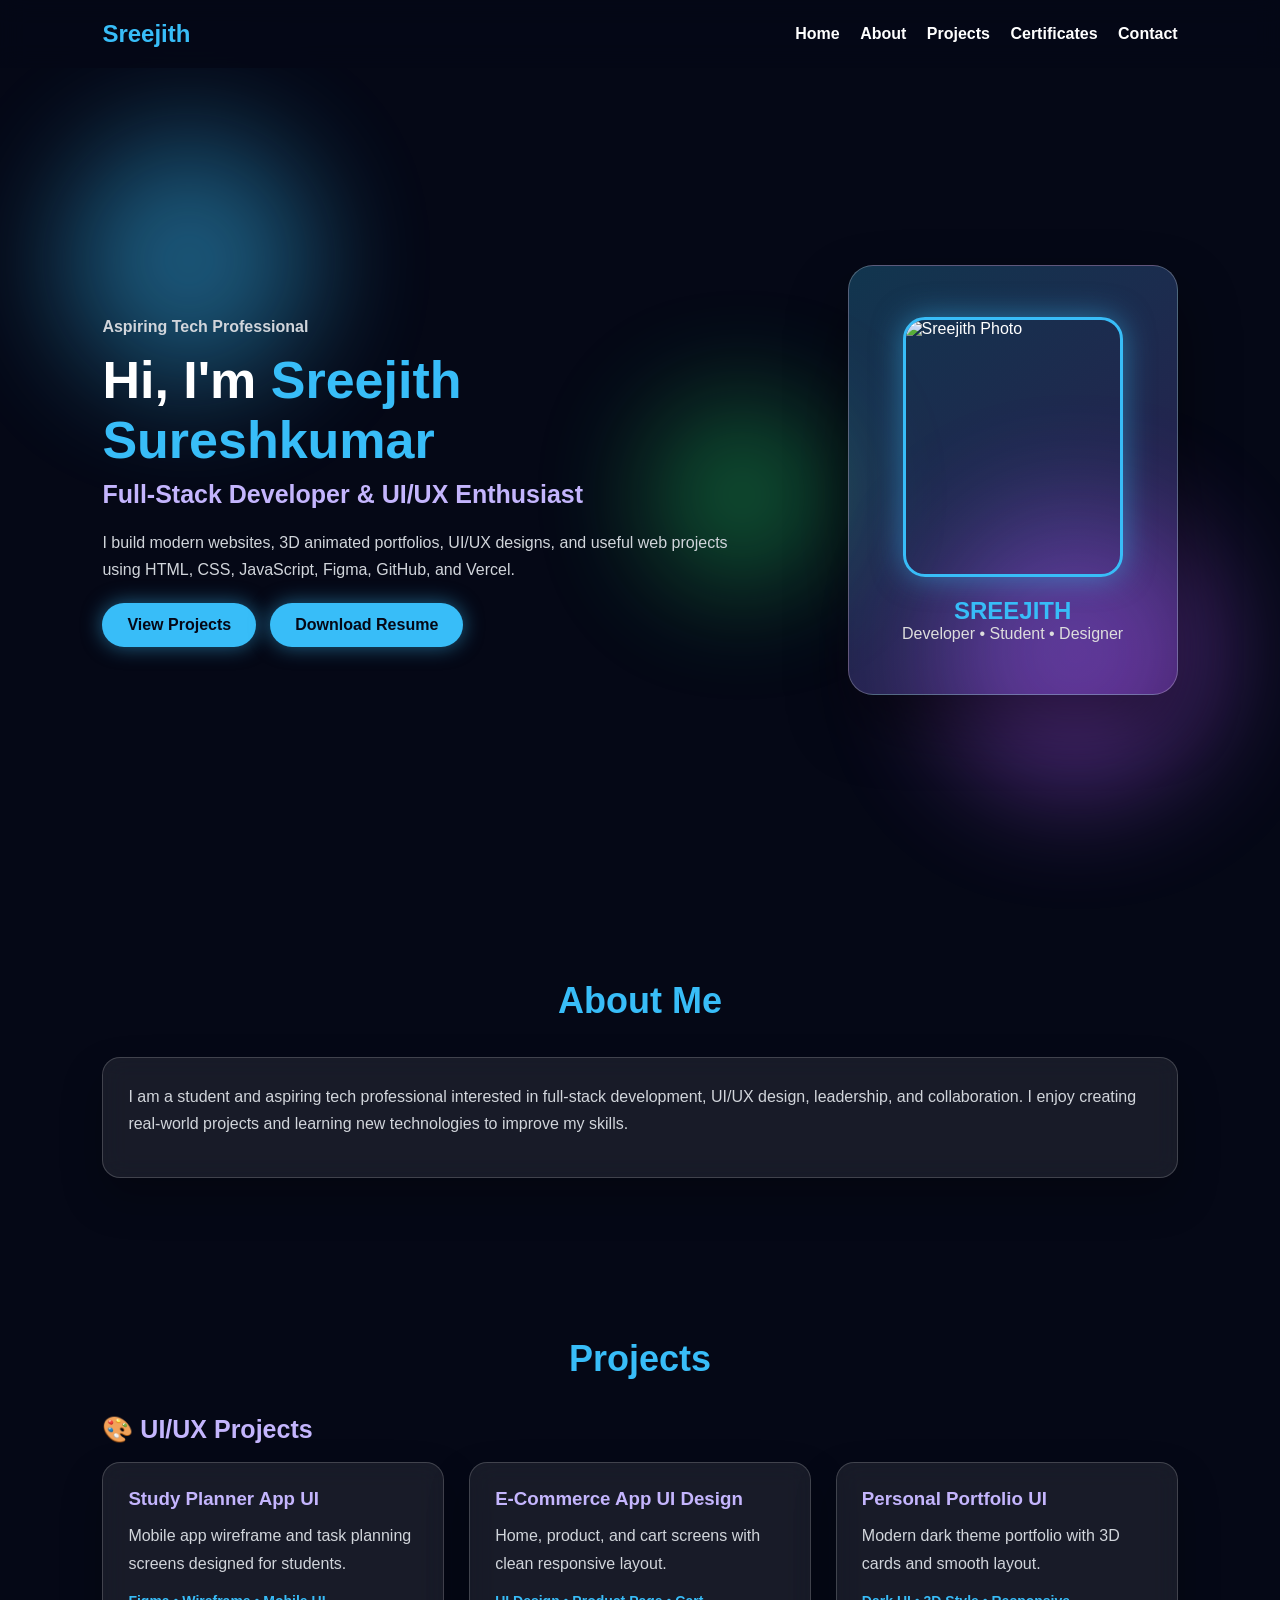
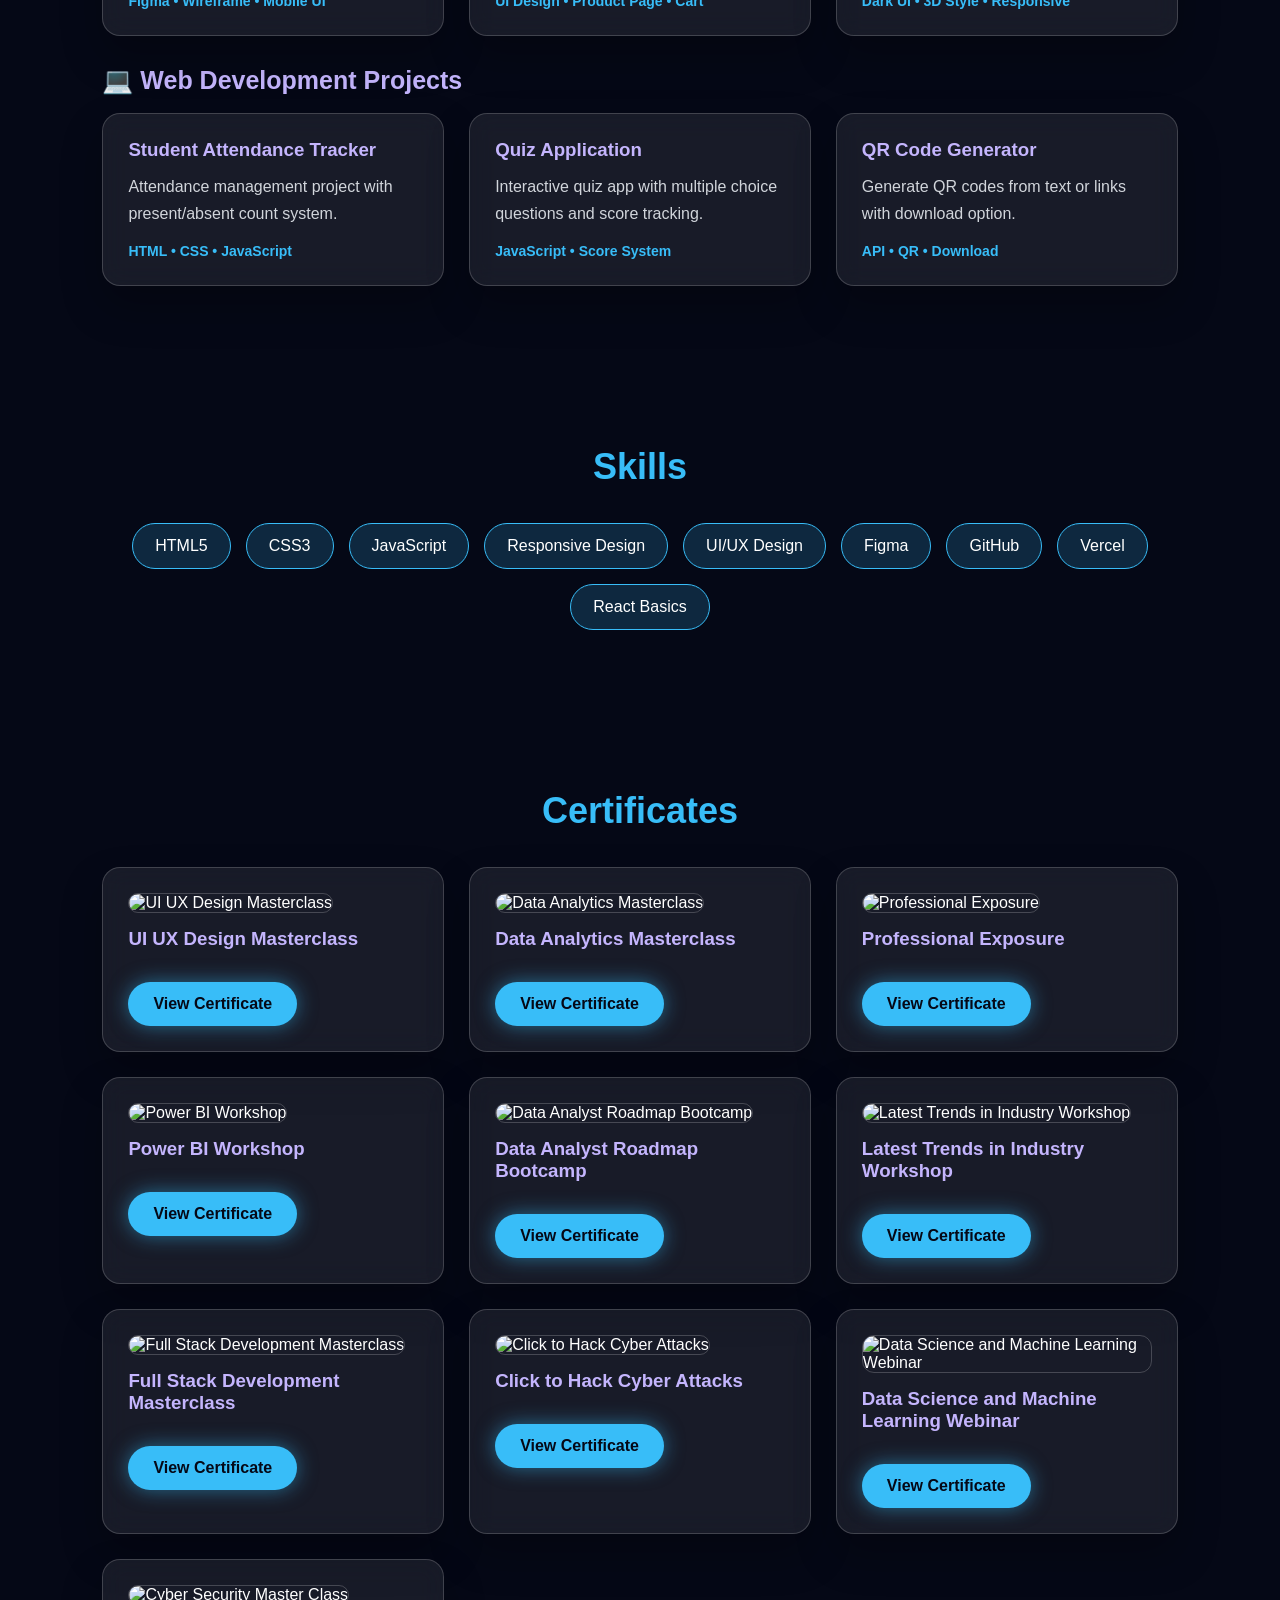
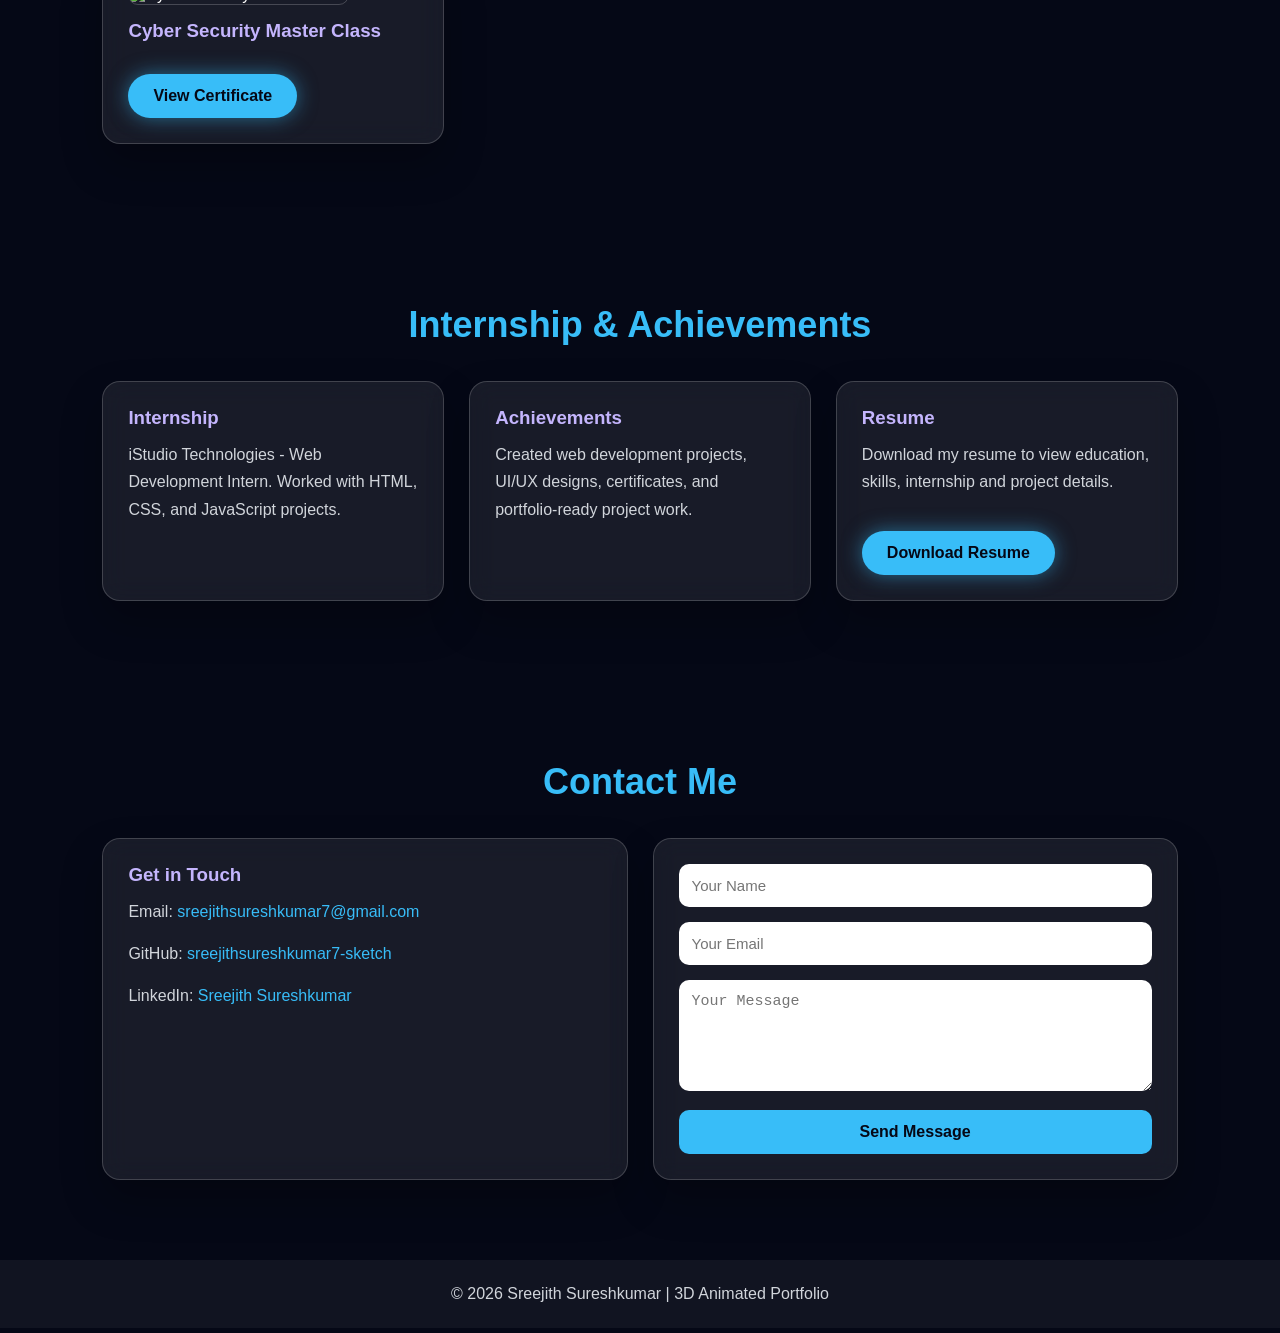
==== index.html @ a2f6ba26 "Add files via upload" ====
<!DOCTYPE html>
<html lang="en">
<head>
  <meta charset="UTF-8">
  <meta name="viewport" content="width=device-width, initial-scale=1.0">
  <title>Sreejith Sureshkumar | 3D Portfolio</title>
  <link rel="stylesheet" href="style.css">
</head>
<body>
  <div class="bg-shape shape1"></div>
  <div class="bg-shape shape2"></div>
  <div class="bg-shape shape3"></div>

  <header>
    <h2 class="logo">Sreejith</h2>
    <nav>
      <a href="#home">Home</a>
      <a href="#about">About</a>
      <a href="#projects">Projects</a>
      <a href="#certificates">Certificates</a>
      <a href="#contact">Contact</a>
    </nav>
  </header>

  <section id="home" class="hero">
    <div class="hero-text">
      <p class="tag">Aspiring Tech Professional</p>
      <h1>Hi, I'm <span>Sreejith Sureshkumar</span></h1>
      <h3>Full-Stack Developer & UI/UX Enthusiast</h3>
      <p>I build modern websites, 3D animated portfolios, UI/UX designs, and useful web projects using HTML, CSS, JavaScript, Figma, GitHub, and Vercel.</p>
      <div class="hero-buttons">
        <a href="#projects" class="btn">View Projects</a>
        <a href="assets/resume.pdf" download class="btn">Download Resume</a>
      </div>
    </div>

    <div class="hero-card" id="tiltCard">
      <img src="assets/profile.jpg" alt="Sreejith Photo" class="profile-photo">
      <h2>SREEJITH</h2>
      <p>Developer • Student • Designer</p>
    </div>
  </section>

  <section id="about">
    <h2 class="section-title">About Me</h2>
    <div class="glass-card">
      <p>I am a student and aspiring tech professional interested in full-stack development, UI/UX design, leadership, and collaboration. I enjoy creating real-world projects and learning new technologies to improve my skills.</p>
    </div>
  </section>

  <section id="projects">
    <h2 class="section-title">Projects</h2>

    <h3 class="category-title">🎨 UI/UX Projects</h3>
    <div class="project-grid">
      <div class="project-card"><h3>Study Planner App UI</h3><p>Mobile app wireframe and task planning screens designed for students.</p><span>Figma • Wireframe • Mobile UI</span></div>
      <div class="project-card"><h3>E-Commerce App UI Design</h3><p>Home, product, and cart screens with clean responsive layout.</p><span>UI Design • Product Page • Cart</span></div>
      <div class="project-card"><h3>Personal Portfolio UI</h3><p>Modern dark theme portfolio with 3D cards and smooth layout.</p><span>Dark UI • 3D Style • Responsive</span></div>
    </div>

    <h3 class="category-title">💻 Web Development Projects</h3>
    <div class="project-grid">
      <div class="project-card"><h3>Student Attendance Tracker</h3><p>Attendance management project with present/absent count system.</p><span>HTML • CSS • JavaScript</span></div>
      <div class="project-card"><h3>Quiz Application</h3><p>Interactive quiz app with multiple choice questions and score tracking.</p><span>JavaScript • Score System</span></div>
      <div class="project-card"><h3>QR Code Generator</h3><p>Generate QR codes from text or links with download option.</p><span>API • QR • Download</span></div>
    </div>
  </section>

  <section id="skills">
    <h2 class="section-title">Skills</h2>
    <div class="skills">
      <span>HTML5</span><span>CSS3</span><span>JavaScript</span><span>Responsive Design</span>
      <span>UI/UX Design</span><span>Figma</span><span>GitHub</span><span>Vercel</span><span>React Basics</span>
    </div>
  </section>

  <section id="certificates">
    <h2 class="section-title">Certificates</h2>
    <div class="certificate-grid">
      <div class="certificate-card">
        <img src="assets/certificates/certificate-1.jpg" alt="UI UX Design Masterclass">
        <h3>UI UX Design Masterclass</h3>
        <a href="assets/certificates/certificate-1.jpg" target="_blank" class="small-btn">View Certificate</a>
      </div>
<div class="certificate-card">
        <img src="assets/certificates/certificate-2.jpg" alt="Data Analytics Masterclass">
        <h3>Data Analytics Masterclass</h3>
        <a href="assets/certificates/certificate-2.jpg" target="_blank" class="small-btn">View Certificate</a>
      </div>
<div class="certificate-card">
        <img src="assets/certificates/certificate-3.jpg" alt="Professional Exposure">
        <h3>Professional Exposure</h3>
        <a href="assets/certificates/certificate-3.jpg" target="_blank" class="small-btn">View Certificate</a>
      </div>
<div class="certificate-card">
        <img src="assets/certificates/certificate-4.jpg" alt="Power BI Workshop">
        <h3>Power BI Workshop</h3>
        <a href="assets/certificates/certificate-4.jpg" target="_blank" class="small-btn">View Certificate</a>
      </div>
<div class="certificate-card">
        <img src="assets/certificates/certificate-5.jpg" alt="Data Analyst Roadmap Bootcamp">
        <h3>Data Analyst Roadmap Bootcamp</h3>
        <a href="assets/certificates/certificate-5.jpg" target="_blank" class="small-btn">View Certificate</a>
      </div>
<div class="certificate-card">
        <img src="assets/certificates/certificate-6.png" alt="Latest Trends in Industry Workshop">
        <h3>Latest Trends in Industry Workshop</h3>
        <a href="assets/certificates/certificate-6.png" target="_blank" class="small-btn">View Certificate</a>
      </div>
<div class="certificate-card">
        <img src="assets/certificates/certificate-7.jpg" alt="Full Stack Development Masterclass">
        <h3>Full Stack Development Masterclass</h3>
        <a href="assets/certificates/certificate-7.jpg" target="_blank" class="small-btn">View Certificate</a>
      </div>
<div class="certificate-card">
        <img src="assets/certificates/certificate-8.jpg" alt="Click to Hack Cyber Attacks">
        <h3>Click to Hack Cyber Attacks</h3>
        <a href="assets/certificates/certificate-8.jpg" target="_blank" class="small-btn">View Certificate</a>
      </div>
<div class="certificate-card">
        <img src="assets/certificates/certificate-9.png" alt="Data Science and Machine Learning Webinar">
        <h3>Data Science and Machine Learning Webinar</h3>
        <a href="assets/certificates/certificate-9.png" target="_blank" class="small-btn">View Certificate</a>
      </div>
<div class="certificate-card">
        <img src="assets/certificates/certificate-10.jpg" alt="Cyber Security Master Class">
        <h3>Cyber Security Master Class</h3>
        <a href="assets/certificates/certificate-10.jpg" target="_blank" class="small-btn">View Certificate</a>
      </div>
    </div>
  </section>

  <section id="internship">
    <h2 class="section-title">Internship & Achievements</h2>
    <div class="info-grid">
      <div class="glass-card"><h3>Internship</h3><p>iStudio Technologies - Web Development Intern. Worked with HTML, CSS, and JavaScript projects.</p></div>
      <div class="glass-card"><h3>Achievements</h3><p>Created web development projects, UI/UX designs, certificates, and portfolio-ready project work.</p></div>
      <div class="glass-card"><h3>Resume</h3><p>Download my resume to view education, skills, internship and project details.</p><a href="assets/resume.pdf" download class="btn">Download Resume</a></div>
    </div>
  </section>

  <section id="contact">
    <h2 class="section-title">Contact Me</h2>
    <div class="contact-wrapper">
      <div class="glass-card contact-card">
        <h3>Get in Touch</h3>
        <p>Email: <a href="mailto:sreejithsureshkumar7@gmail.com">sreejithsureshkumar7@gmail.com</a></p>
        <p>GitHub: <a href="https://github.com/sreejithsureshkumar7-sketch" target="_blank">sreejithsureshkumar7-sketch</a></p>
        <p>LinkedIn: <a href="https://www.linkedin.com/in/sreejith-sureshkumar-920667405" target="_blank">Sreejith Sureshkumar</a></p>
      </div>

      <form class="contact-form" onsubmit="sendMessage(event)">
        <input type="text" id="name" placeholder="Your Name" required>
        <input type="email" id="senderEmail" placeholder="Your Email" required>
        <textarea id="message" placeholder="Your Message" rows="5" required></textarea>
        <button type="submit">Send Message</button>
      </form>
    </div>
  </section>

  <footer>
    <p>© 2026 Sreejith Sureshkumar | 3D Animated Portfolio</p>
  </footer>

  <script src="script.js"></script>
</body>
</html>
---- style.css ----
*{margin:0;padding:0;box-sizing:border-box;scroll-behavior:smooth}
body{font-family:Arial,sans-serif;background:#050816;color:white;overflow-x:hidden}
header{width:100%;padding:20px 8%;display:flex;justify-content:space-between;align-items:center;position:fixed;top:0;background:rgba(5,8,22,.82);backdrop-filter:blur(12px);z-index:10}
.logo{color:#38bdf8}nav a{color:white;text-decoration:none;margin-left:16px;font-weight:bold}nav a:hover{color:#38bdf8}
.hero{min-height:100vh;padding:120px 8% 60px;display:flex;justify-content:space-between;align-items:center;gap:40px}
.hero-text{max-width:650px;animation:slideLeft 1s ease}.tag{color:#38bdf8;font-weight:bold;margin-bottom:10px}
.hero-text h1{font-size:52px;margin-bottom:10px}.hero-text h1 span{color:#38bdf8}.hero-text h3{font-size:25px;margin-bottom:20px;color:#c4b5fd}
.hero-text p{line-height:1.7;color:#d1d5db}.hero-buttons{display:flex;gap:14px;flex-wrap:wrap}
.btn,.small-btn{display:inline-block;margin-top:20px;padding:13px 25px;background:#38bdf8;color:#050816!important;text-decoration:none;border-radius:30px;font-weight:bold;box-shadow:0 0 20px rgba(56,189,248,.5)}
.hero-card{width:330px;min-height:430px;background:linear-gradient(145deg,rgba(56,189,248,.25),rgba(168,85,247,.25));border:1px solid rgba(255,255,255,.25);border-radius:25px;display:flex;flex-direction:column;justify-content:center;align-items:center;transform-style:preserve-3d;transition:transform .15s ease;box-shadow:0 30px 60px rgba(0,0,0,.45);animation:floatCard 3s ease-in-out infinite;padding:25px}
.profile-photo{width:220px;height:260px;object-fit:cover;border-radius:22px;border:3px solid #38bdf8;box-shadow:0 0 30px rgba(56,189,248,.5);transform:translateZ(60px)}
.hero-card h2{margin-top:20px;color:#38bdf8;transform:translateZ(45px)}.hero-card p{color:#ddd;transform:translateZ(35px)}
section{padding:80px 8%}.section-title{text-align:center;font-size:36px;margin-bottom:35px;color:#38bdf8}.category-title{margin:30px 0 18px;color:#c4b5fd;font-size:25px}
.glass-card,.project-card,.certificate-card,.contact-form{background:rgba(255,255,255,.08);border:1px solid rgba(255,255,255,.18);border-radius:18px;padding:25px;backdrop-filter:blur(12px);box-shadow:0 20px 40px rgba(0,0,0,.25)}
.project-grid,.certificate-grid,.info-grid{display:grid;grid-template-columns:repeat(3,1fr);gap:25px}.project-card,.glass-card,.certificate-card{transition:.4s;transform-style:preserve-3d}
.project-card:hover,.glass-card:hover,.certificate-card:hover{transform:rotateY(8deg) translateY(-8px);box-shadow:0 0 30px rgba(56,189,248,.4)}
.project-card h3,.glass-card h3,.certificate-card h3{color:#c4b5fd;margin-bottom:12px}.project-card p,.glass-card p{color:#d1d5db;line-height:1.7;margin-bottom:15px}.project-card span{color:#38bdf8;font-weight:bold;font-size:14px}
.certificate-card img{width:100%;height:180px;object-fit:cover;border-radius:12px;margin-bottom:15px;border:1px solid rgba(255,255,255,.2)}
.skills{display:flex;justify-content:center;flex-wrap:wrap;gap:15px}.skills span{padding:13px 22px;background:rgba(56,189,248,.18);border:1px solid #38bdf8;border-radius:30px;animation:pulse 2s infinite}
.contact-wrapper{display:grid;grid-template-columns:1fr 1fr;gap:25px}.contact-card a{color:#38bdf8;text-decoration:none}.contact-form input,.contact-form textarea{width:100%;margin-bottom:15px;padding:13px;border:none;border-radius:10px;outline:none;font-size:15px}.contact-form button{width:100%;padding:13px;border:none;border-radius:10px;background:#38bdf8;color:#050816;font-size:16px;font-weight:bold;cursor:pointer}
footer{text-align:center;padding:25px;background:rgba(255,255,255,.05);color:#d1d5db}.bg-shape{position:fixed;border-radius:50%;filter:blur(60px);opacity:.45;z-index:-1;animation:moveShape 6s infinite alternate}.shape1{width:250px;height:250px;background:#38bdf8;top:15%;left:5%}.shape2{width:280px;height:280px;background:#a855f7;right:5%;bottom:12%}.shape3{width:180px;height:180px;background:#22c55e;right:35%;top:45%}
@keyframes floatCard{0%,100%{transform:translateY(0) rotateX(0)}50%{transform:translateY(-18px) rotateX(8deg)}}@keyframes slideLeft{from{transform:translateX(-80px);opacity:0}to{transform:translateX(0);opacity:1}}@keyframes pulse{0%,100%{transform:scale(1)}50%{transform:scale(1.06)}}@keyframes moveShape{from{transform:translate(0,0)}to{transform:translate(40px,-40px)}}
@media(max-width:900px){header{flex-direction:column;gap:12px}nav a{margin:0 6px;font-size:12px}.hero{flex-direction:column;text-align:center}.hero-buttons{justify-content:center}.hero-text h1{font-size:34px}.project-grid,.certificate-grid,.info-grid,.contact-wrapper{grid-template-columns:1fr}.hero-card{width:280px;min-height:380px}.profile-photo{width:200px;height:230px}}
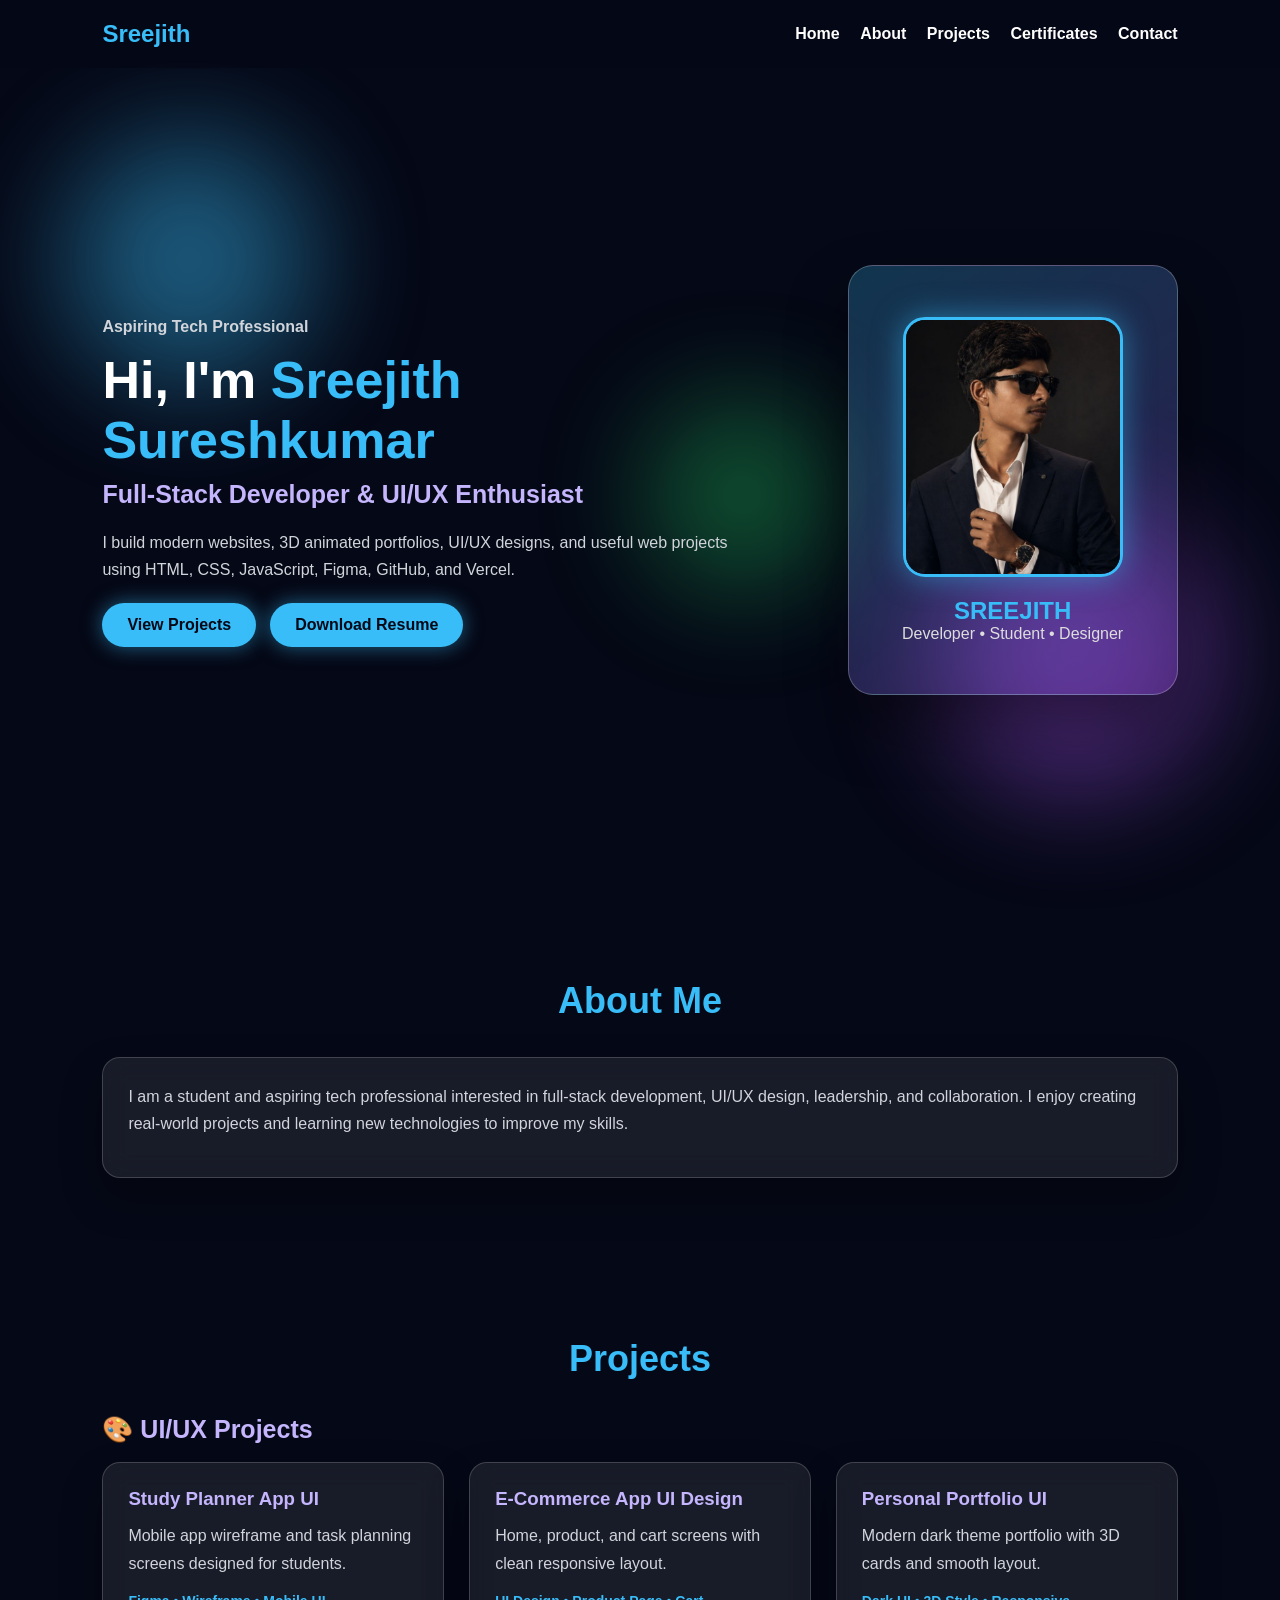
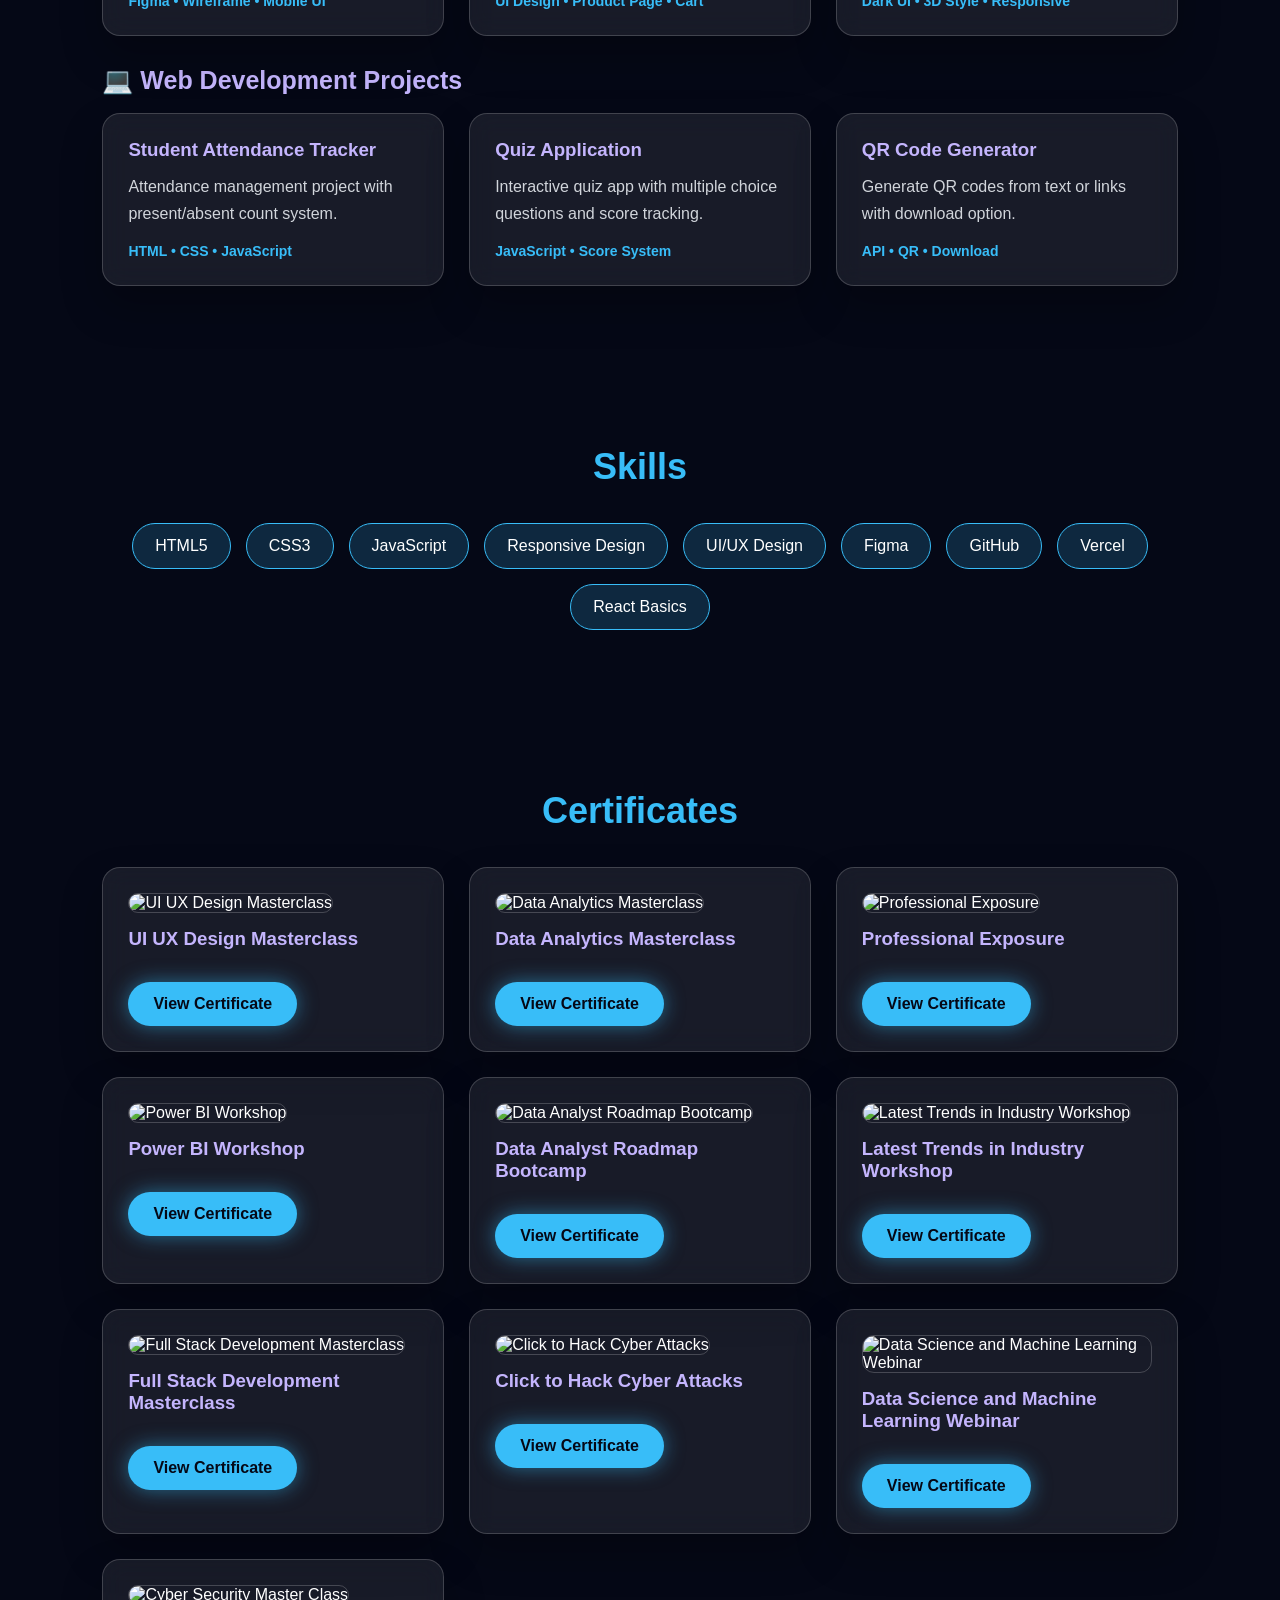
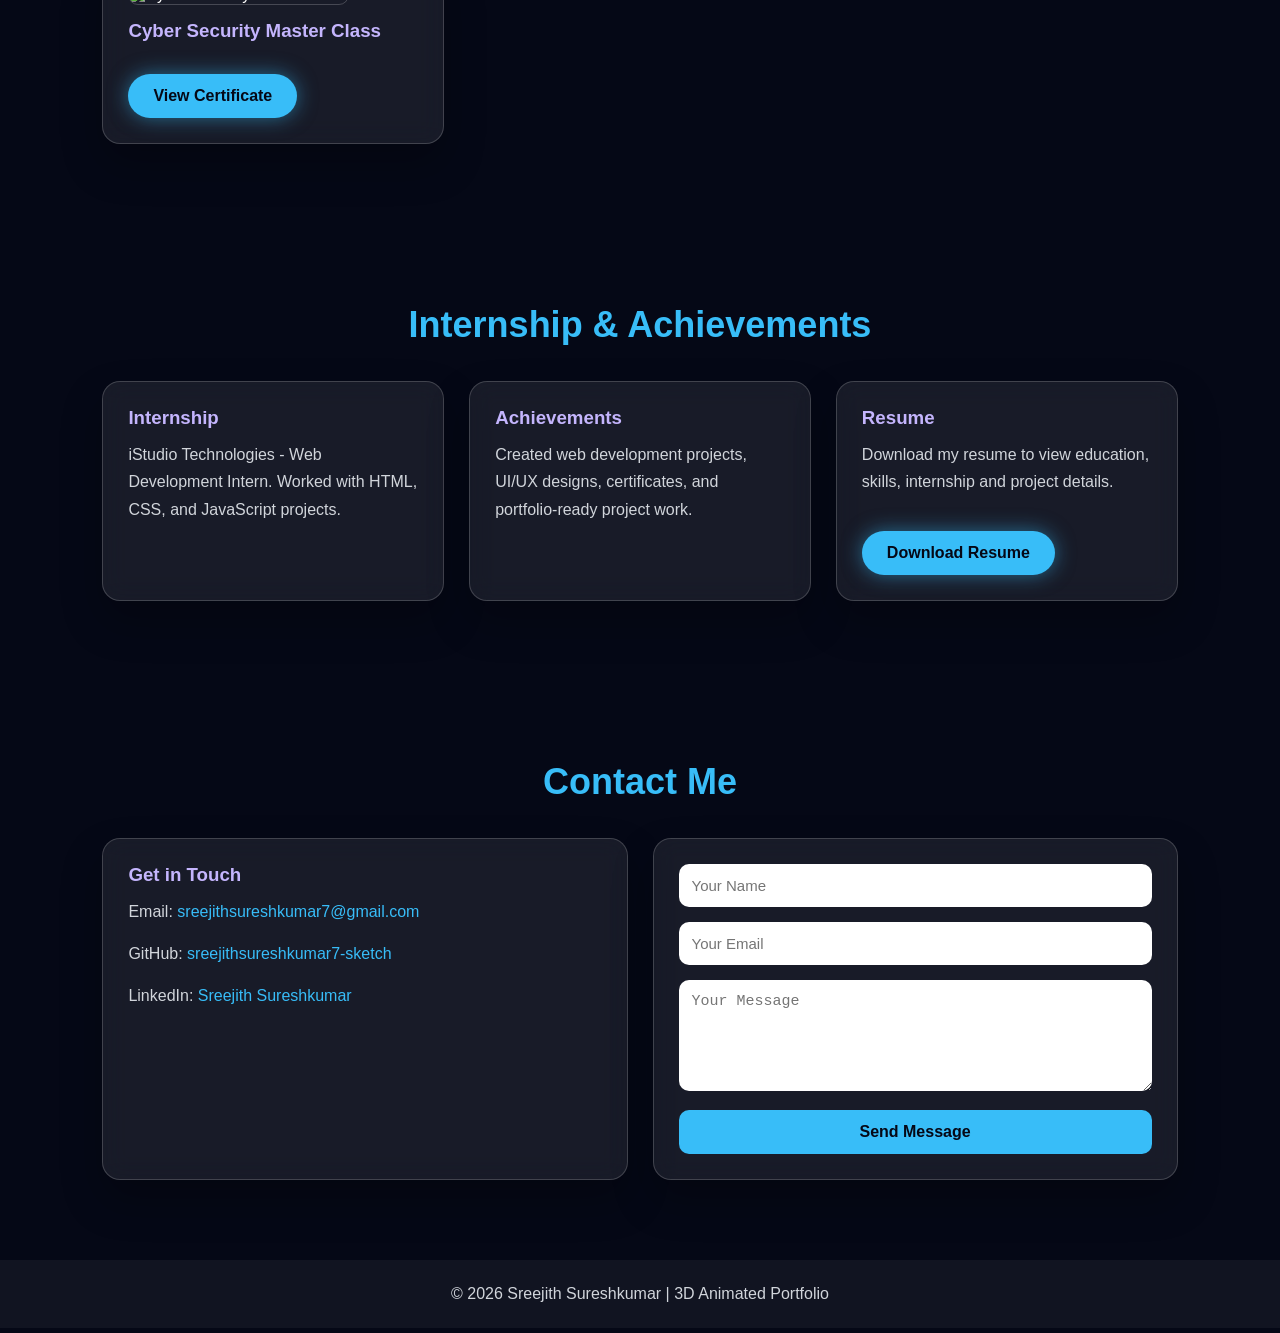
==== commit 5ef83807: "Update resume and profile image paths in index.html" ====
--- a/index.html
+++ b/index.html
@@ -30,12 +30,12 @@
       <p>I build modern websites, 3D animated portfolios, UI/UX designs, and useful web projects using HTML, CSS, JavaScript, Figma, GitHub, and Vercel.</p>
       <div class="hero-buttons">
         <a href="#projects" class="btn">View Projects</a>
-        <a href="assets/resume.pdf" download class="btn">Download Resume</a>
+        <a href="resume.pdf" download class="btn">Download Resume</a>
       </div>
     </div>
 
     <div class="hero-card" id="tiltCard">
-      <img src="assets/profile.jpg" alt="Sreejith Photo" class="profile-photo">
+      <img src="profile.jpg" alt="Sreejith Photo" class="profile-photo">
       <h2>SREEJITH</h2>
       <p>Developer • Student • Designer</p>
     </div>
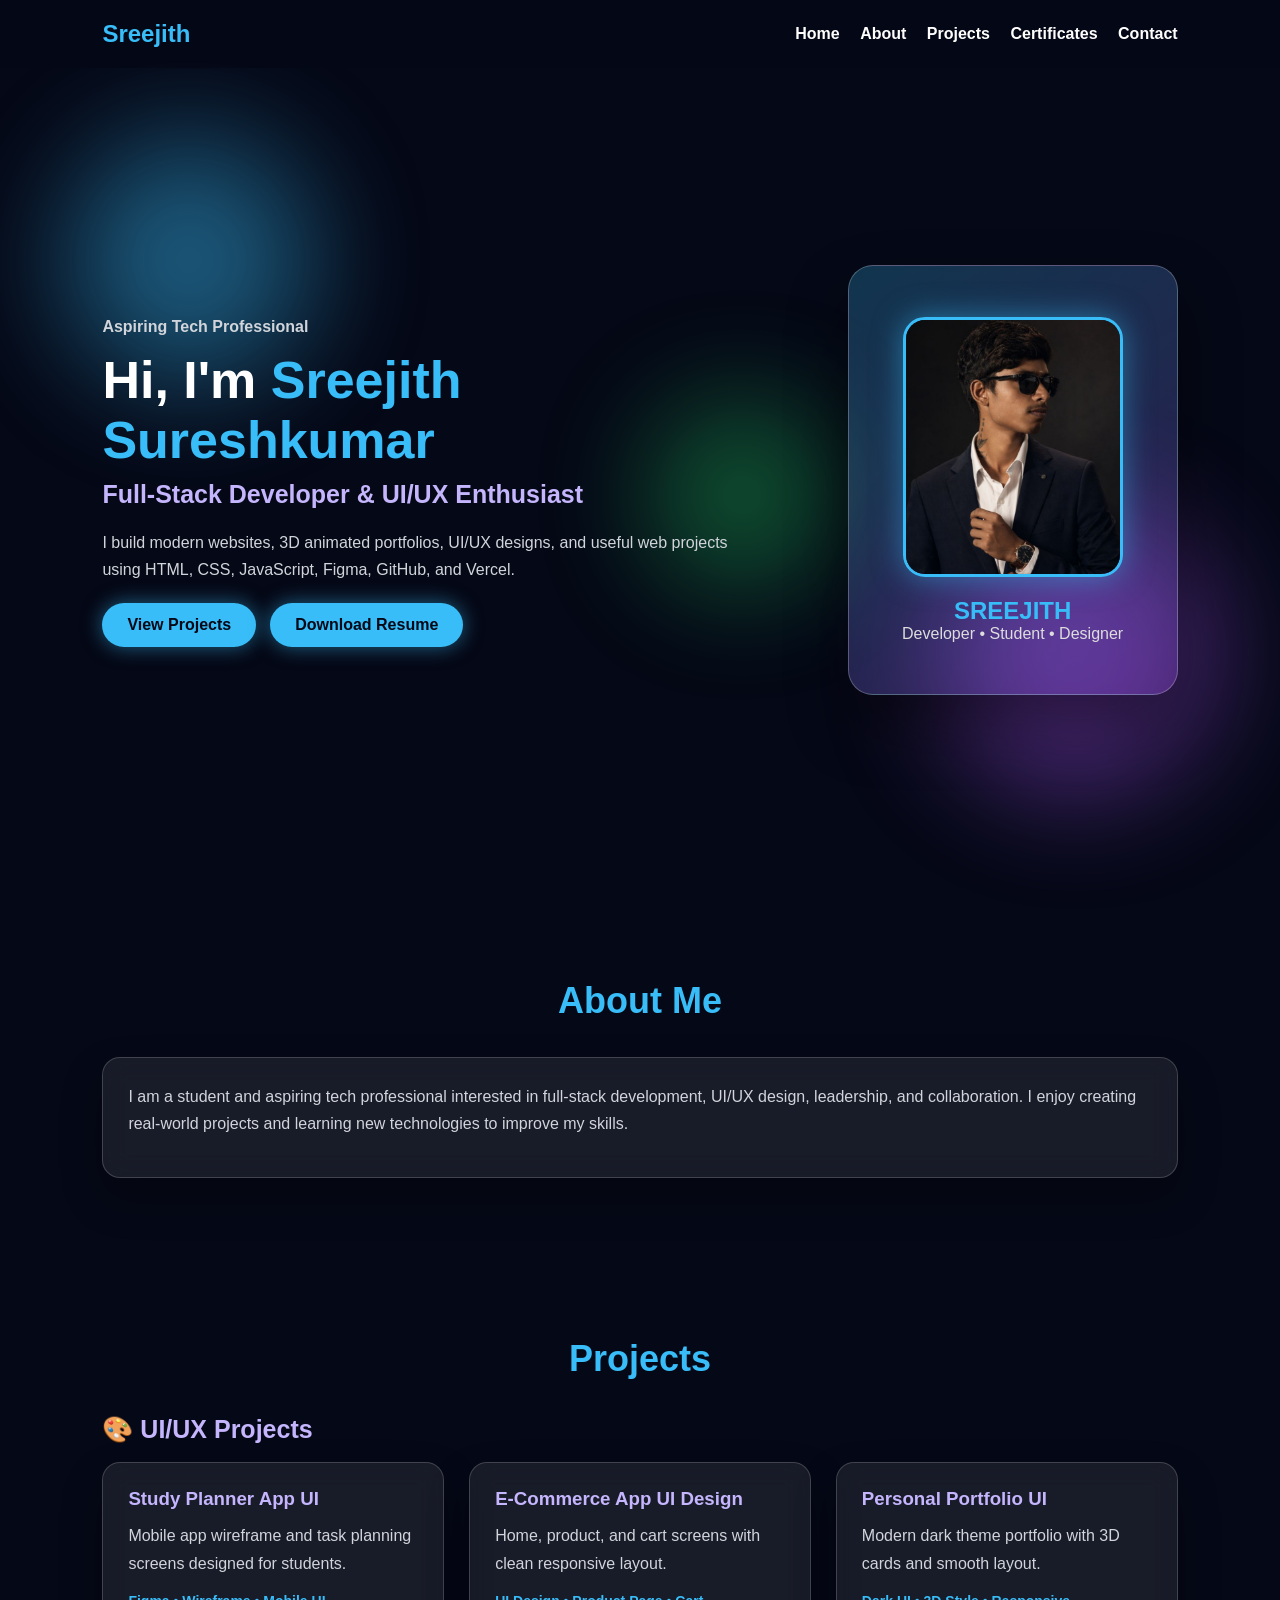
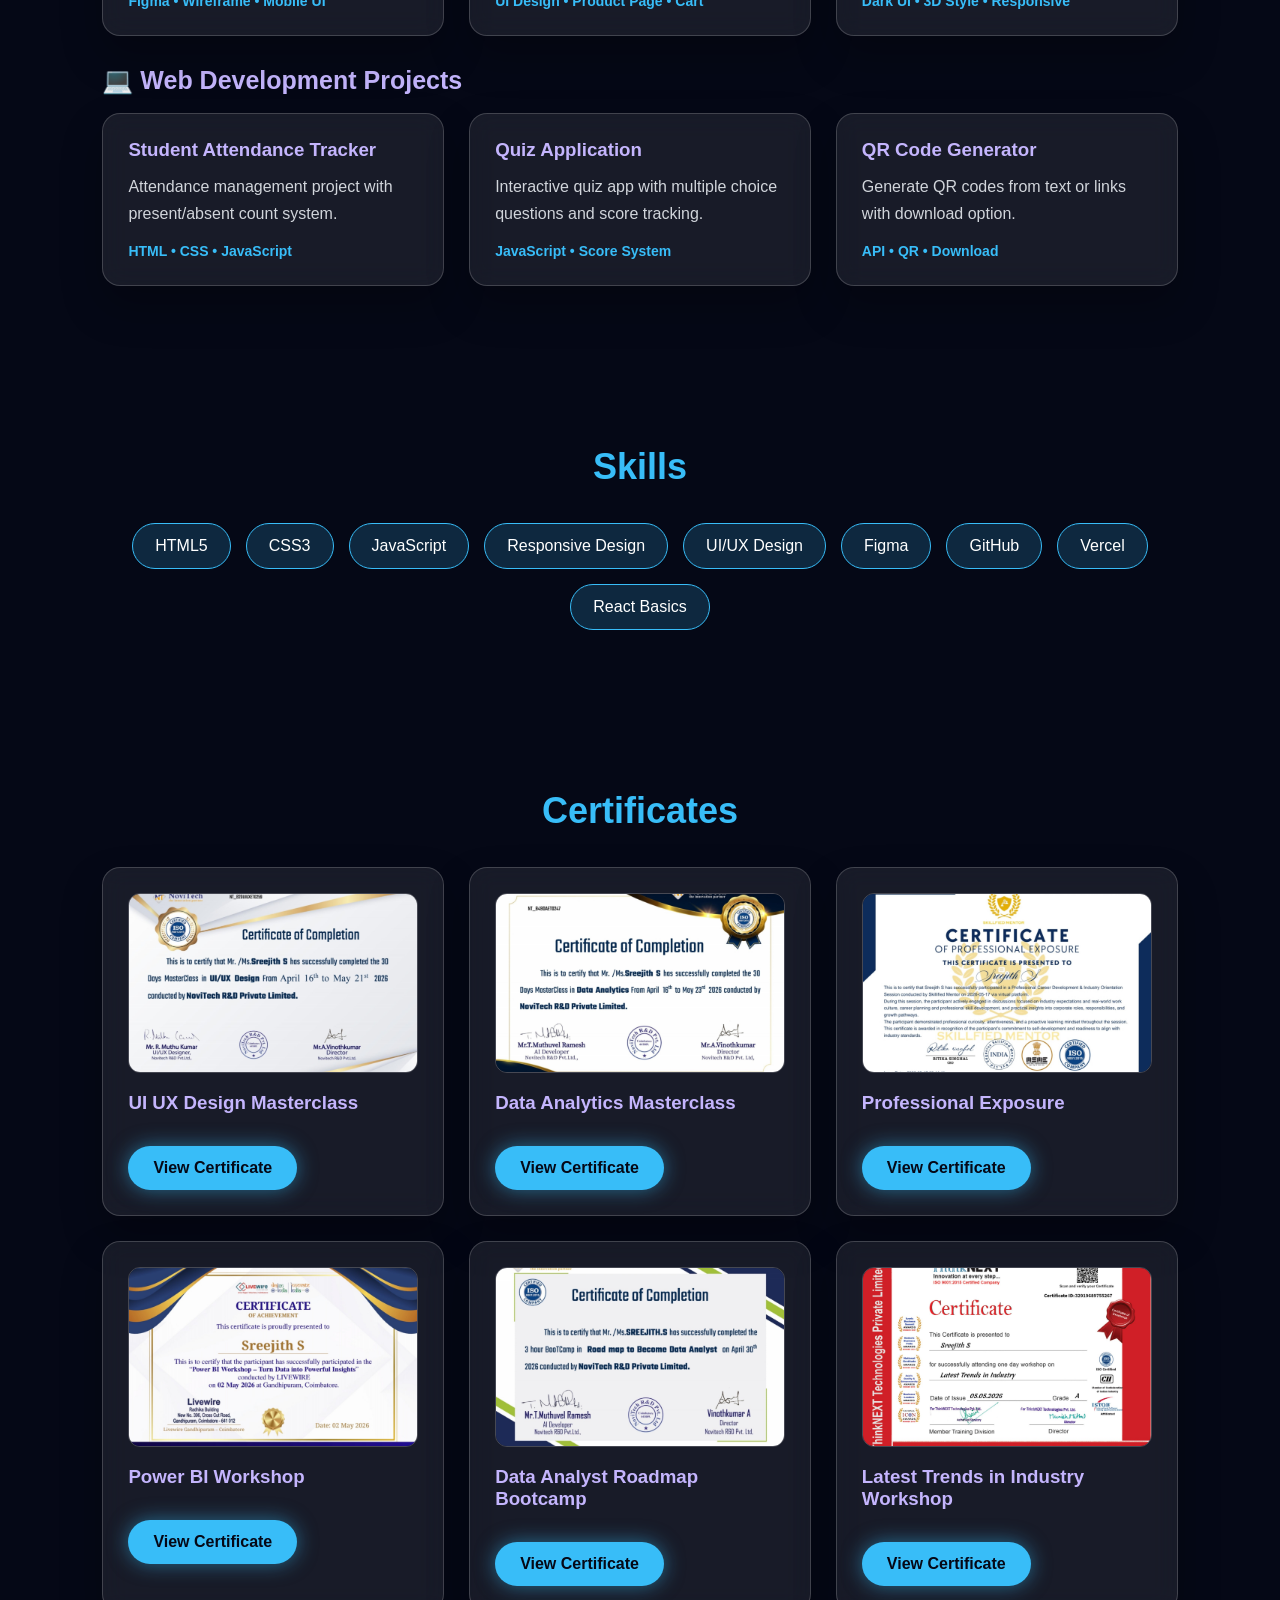
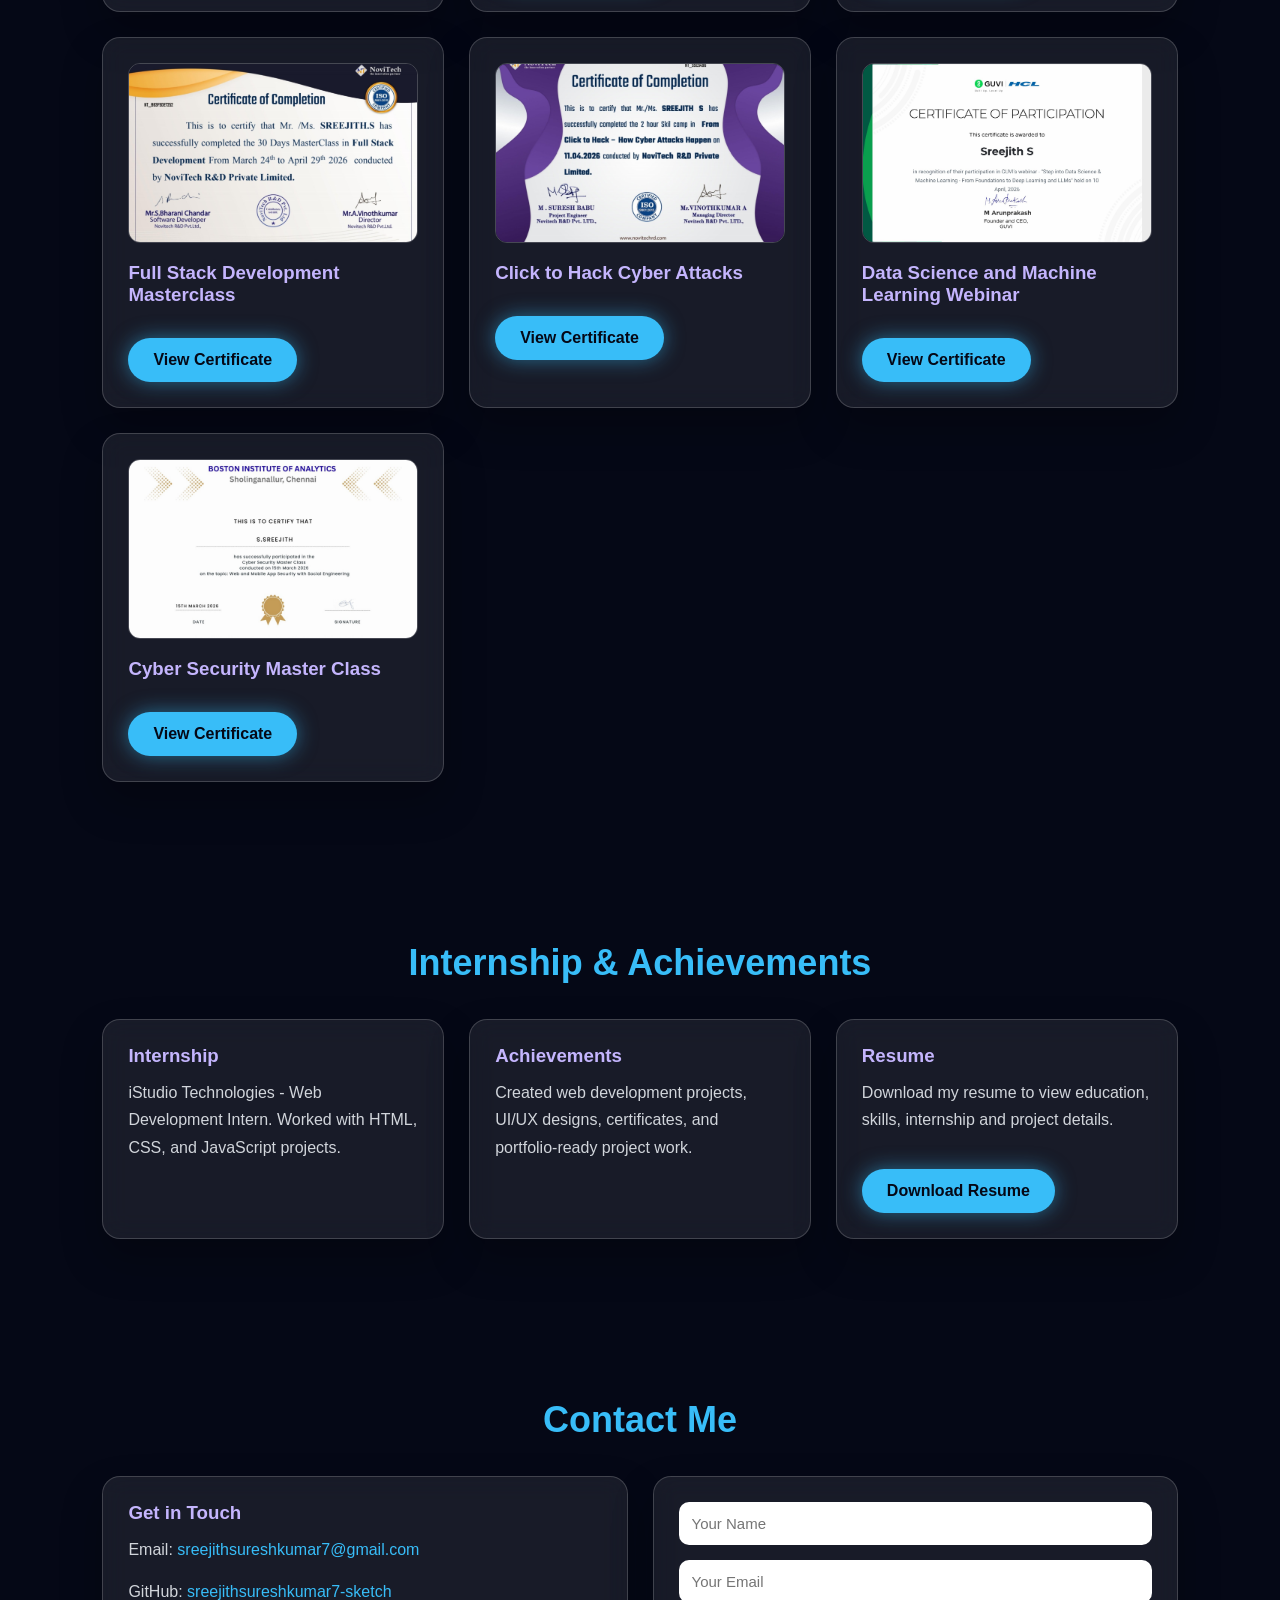
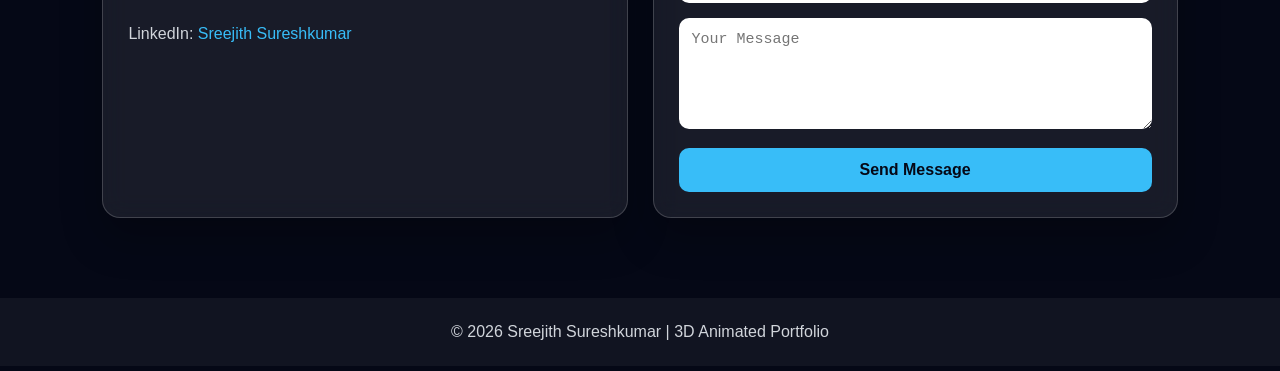
==== commit fbdbb553: "Update certificate image paths to relative URLs" ====
--- a/index.html
+++ b/index.html
@@ -78,54 +78,54 @@
     <h2 class="section-title">Certificates</h2>
     <div class="certificate-grid">
       <div class="certificate-card">
-        <img src="assets/certificates/certificate-1.jpg" alt="UI UX Design Masterclass">
+        <img src="certificate-1.jpg" alt="UI UX Design Masterclass">
         <h3>UI UX Design Masterclass</h3>
-        <a href="assets/certificates/certificate-1.jpg" target="_blank" class="small-btn">View Certificate</a>
+        <a href="certificate-1.jpg" target="_blank" class="small-btn">View Certificate</a>
       </div>
 <div class="certificate-card">
-        <img src="assets/certificates/certificate-2.jpg" alt="Data Analytics Masterclass">
+        <img src="certificate-2.jpg" alt="Data Analytics Masterclass">
         <h3>Data Analytics Masterclass</h3>
-        <a href="assets/certificates/certificate-2.jpg" target="_blank" class="small-btn">View Certificate</a>
+        <a href="certificate-2.jpg" target="_blank" class="small-btn">View Certificate</a>
       </div>
 <div class="certificate-card">
-        <img src="assets/certificates/certificate-3.jpg" alt="Professional Exposure">
+        <img src="certificate-3.jpg" alt="Professional Exposure">
         <h3>Professional Exposure</h3>
-        <a href="assets/certificates/certificate-3.jpg" target="_blank" class="small-btn">View Certificate</a>
+        <a href="certificate-3.jpg" target="_blank" class="small-btn">View Certificate</a>
       </div>
 <div class="certificate-card">
-        <img src="assets/certificates/certificate-4.jpg" alt="Power BI Workshop">
+        <img src="certificate-4.jpg" alt="Power BI Workshop">
         <h3>Power BI Workshop</h3>
-        <a href="assets/certificates/certificate-4.jpg" target="_blank" class="small-btn">View Certificate</a>
+        <a href="certificate-4.jpg" target="_blank" class="small-btn">View Certificate</a>
       </div>
 <div class="certificate-card">
-        <img src="assets/certificates/certificate-5.jpg" alt="Data Analyst Roadmap Bootcamp">
+        <img src="certificate-5.jpg" alt="Data Analyst Roadmap Bootcamp">
         <h3>Data Analyst Roadmap Bootcamp</h3>
-        <a href="assets/certificates/certificate-5.jpg" target="_blank" class="small-btn">View Certificate</a>
+        <a href="certificate-5.jpg" target="_blank" class="small-btn">View Certificate</a>
       </div>
 <div class="certificate-card">
-        <img src="assets/certificates/certificate-6.png" alt="Latest Trends in Industry Workshop">
+        <img src="certificate-6.png" alt="Latest Trends in Industry Workshop">
         <h3>Latest Trends in Industry Workshop</h3>
-        <a href="assets/certificates/certificate-6.png" target="_blank" class="small-btn">View Certificate</a>
+        <a href="certificate-6.png" target="_blank" class="small-btn">View Certificate</a>
       </div>
 <div class="certificate-card">
-        <img src="assets/certificates/certificate-7.jpg" alt="Full Stack Development Masterclass">
+        <img src="certificate-7.jpg" alt="Full Stack Development Masterclass">
         <h3>Full Stack Development Masterclass</h3>
-        <a href="assets/certificates/certificate-7.jpg" target="_blank" class="small-btn">View Certificate</a>
+        <a href="certificate-7.jpg" target="_blank" class="small-btn">View Certificate</a>
       </div>
 <div class="certificate-card">
-        <img src="assets/certificates/certificate-8.jpg" alt="Click to Hack Cyber Attacks">
+        <img src="certificate-8.jpg" alt="Click to Hack Cyber Attacks">
         <h3>Click to Hack Cyber Attacks</h3>
-        <a href="assets/certificates/certificate-8.jpg" target="_blank" class="small-btn">View Certificate</a>
+        <a href="certificate-8.jpg" target="_blank" class="small-btn">View Certificate</a>
       </div>
 <div class="certificate-card">
-        <img src="assets/certificates/certificate-9.png" alt="Data Science and Machine Learning Webinar">
+        <img src="certificate-9.png" alt="Data Science and Machine Learning Webinar">
         <h3>Data Science and Machine Learning Webinar</h3>
-        <a href="assets/certificates/certificate-9.png" target="_blank" class="small-btn">View Certificate</a>
+        <a href="certificate-9.png" target="_blank" class="small-btn">View Certificate</a>
       </div>
 <div class="certificate-card">
-        <img src="assets/certificates/certificate-10.jpg" alt="Cyber Security Master Class">
+        <img src="certificate-10.jpg" alt="Cyber Security Master Class">
         <h3>Cyber Security Master Class</h3>
-        <a href="assets/certificates/certificate-10.jpg" target="_blank" class="small-btn">View Certificate</a>
+        <a href="certificate-10.jpg" target="_blank" class="small-btn">View Certificate</a>
       </div>
     </div>
   </section>
